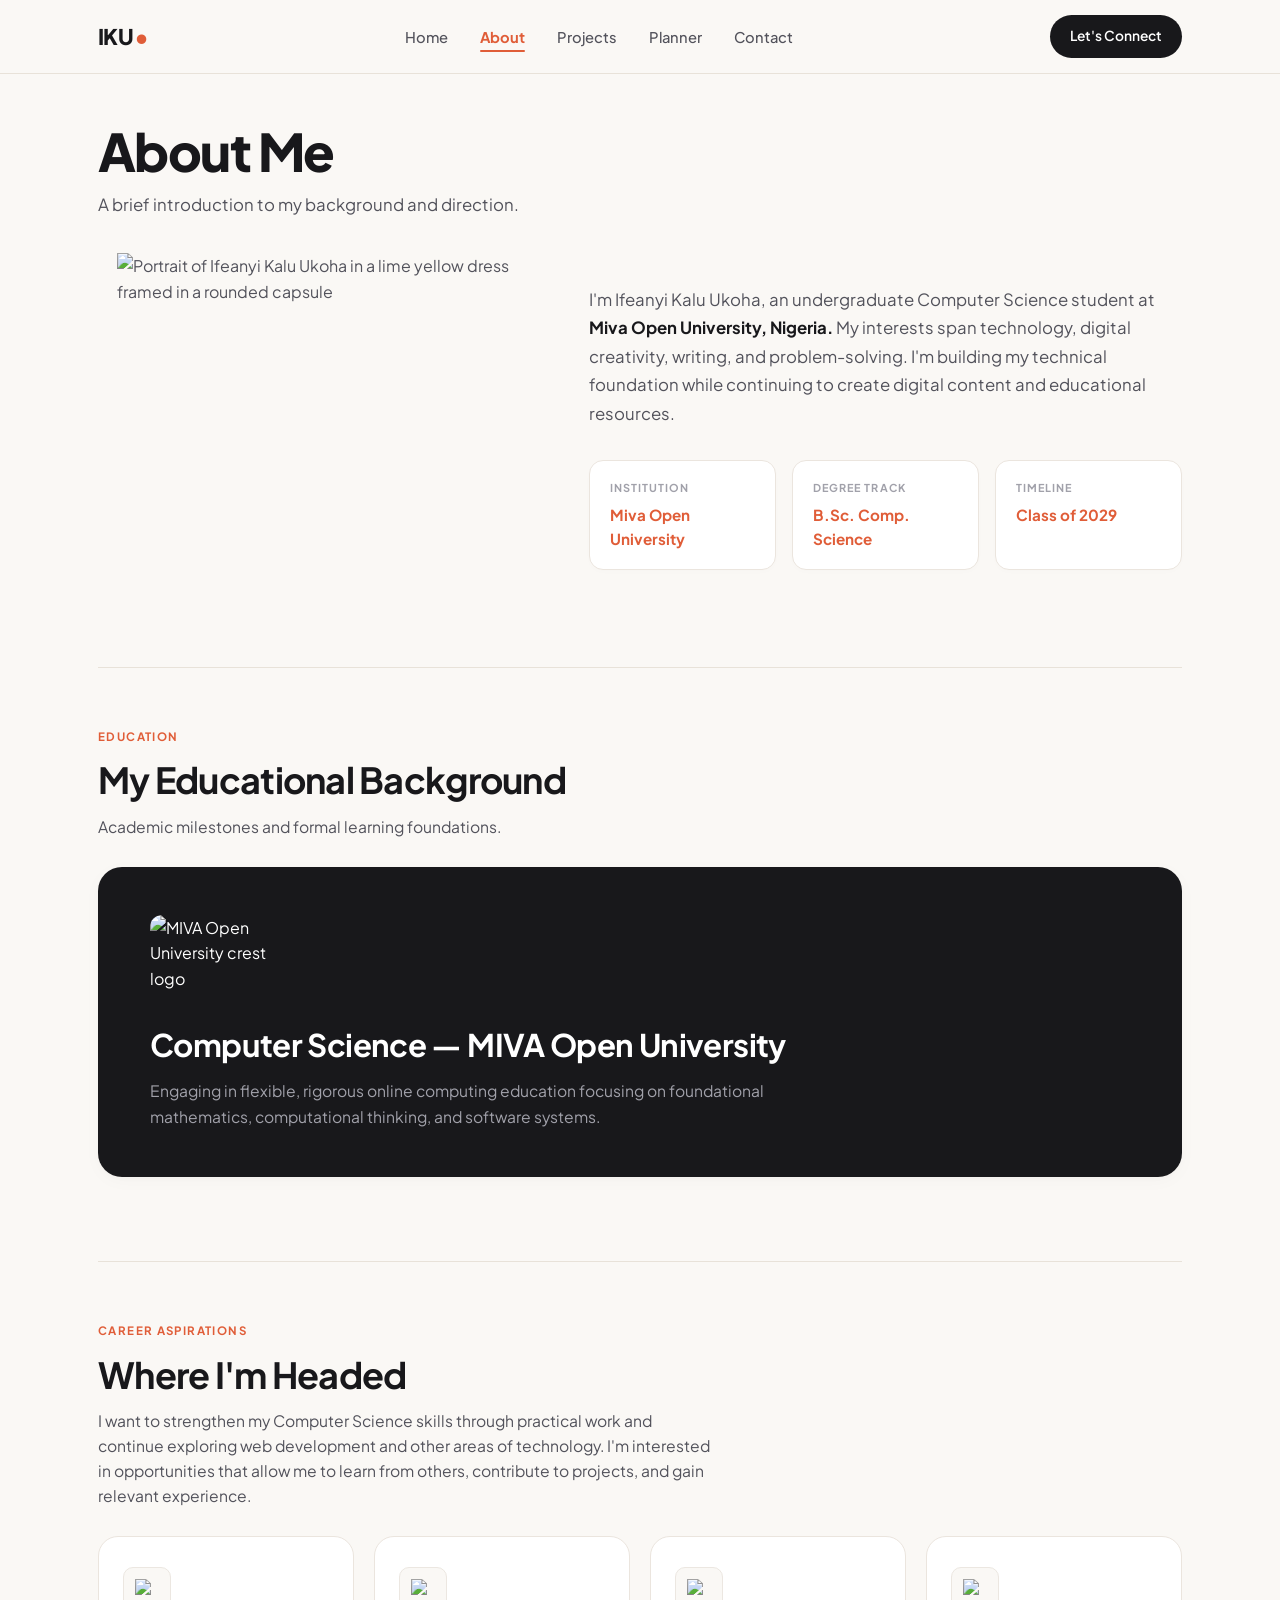
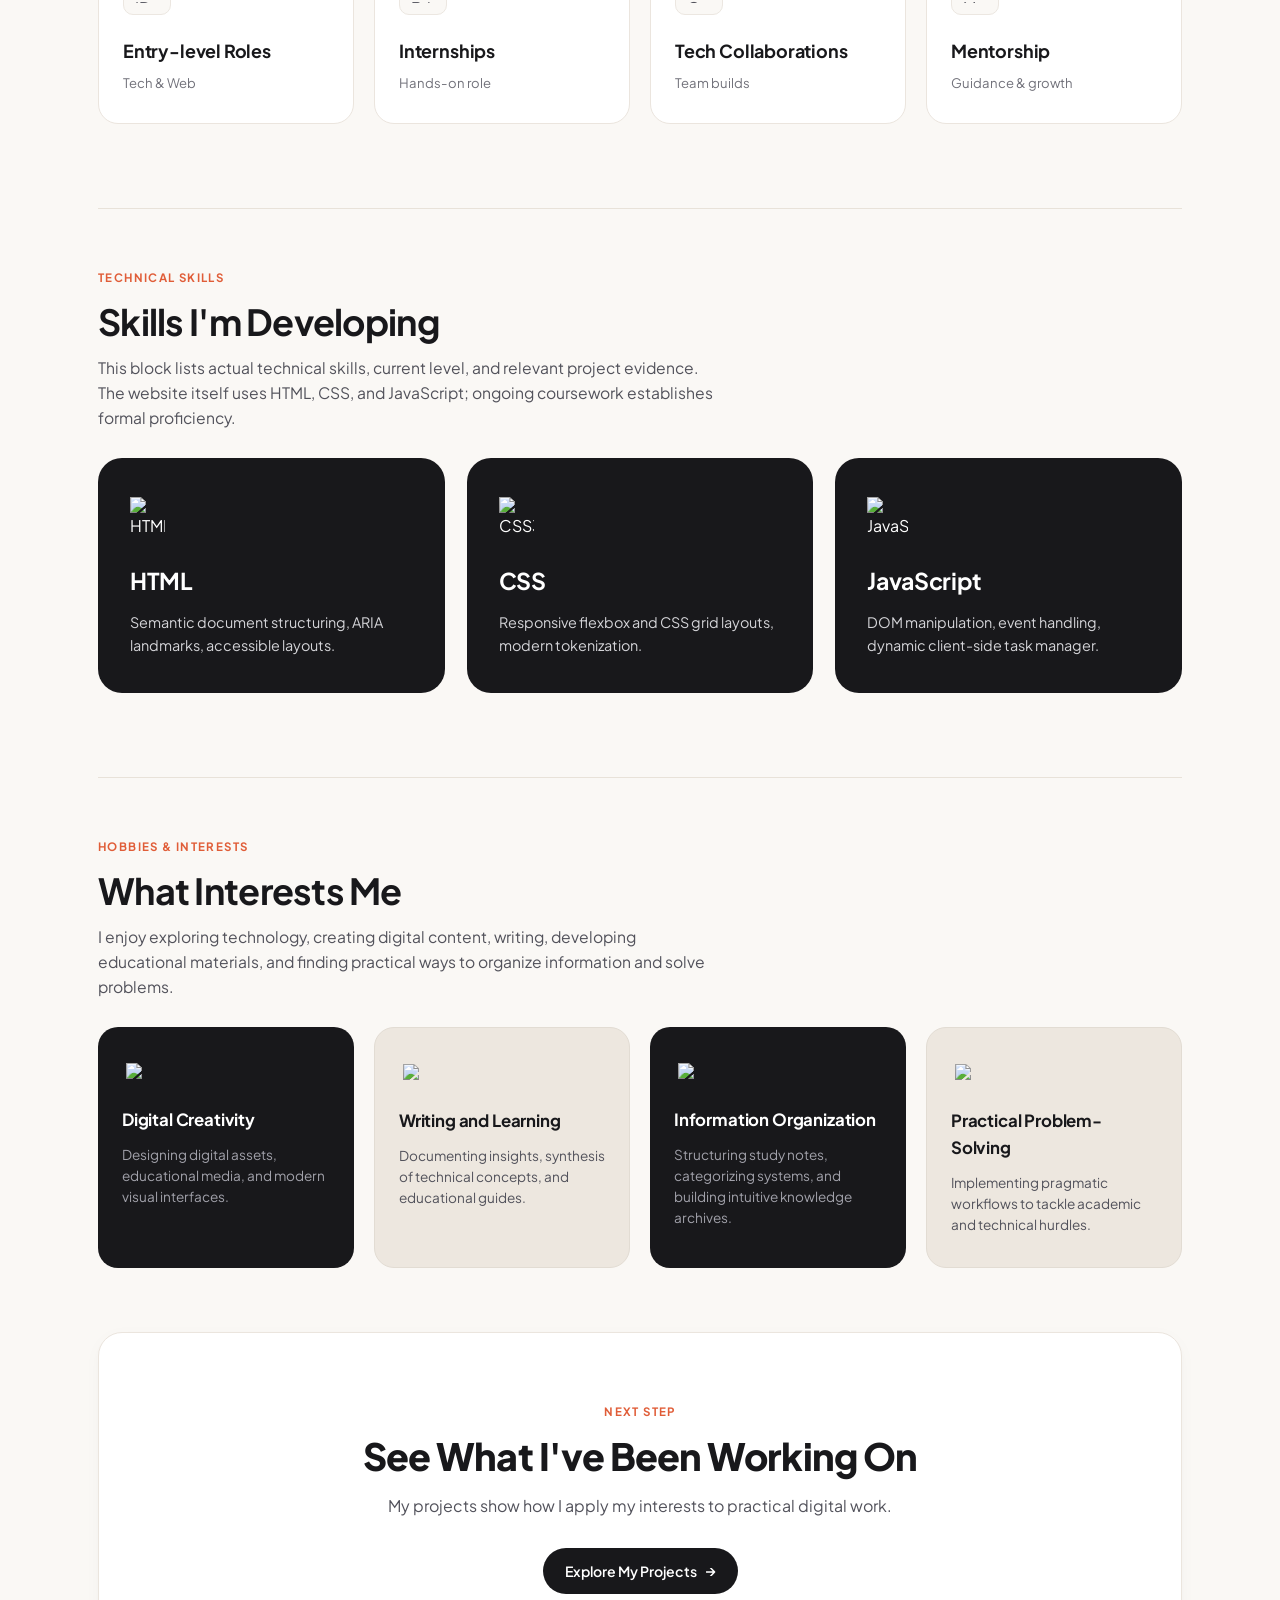
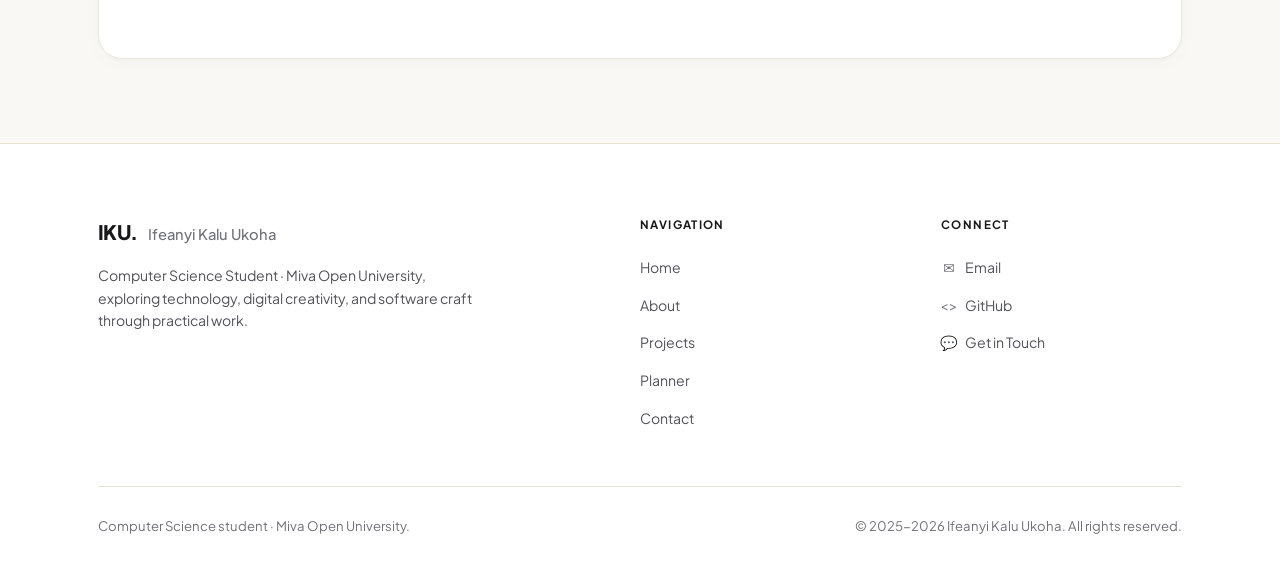
==== about.html @ 63f78ef9 "Project/Codebase Renovation" ====
<!doctype html>
<html lang="en">
  <head>
    <meta charset="UTF-8" />
    <meta name="viewport" content="width=device-width, initial-scale=1.0" />
    <title>About Me - Ifeanyi Kalu Ukoha</title>
    <meta name="description" content="A brief introduction to the background, educational foundations, career aspirations, and technical skills of Ifeanyi Kalu Ukoha." />
    <meta property="og:title" content="About Me - Ifeanyi Kalu Ukoha" />
    <meta property="og:description" content="A brief introduction to the background, educational foundations, career aspirations, and technical skills of Ifeanyi Kalu Ukoha." />
    <meta property="og:type" content="website" />
    <meta name="twitter:card" content="summary_large_image" />

    <link rel="preconnect" href="https://fonts.googleapis.com" />
    <link rel="preconnect" href="https://fonts.gstatic.com" crossorigin />
    <link
      href="https://fonts.googleapis.com/css2?family=Plus+Jakarta+Sans:wght@400;500;600;700;800&display=swap"
      rel="stylesheet"
    />

    <link rel="stylesheet" href="/css/style.css" />
  </head>
  <body>
    <!-- =====================================================================
         1. Navigation
         ===================================================================== -->
    <header class="site-header" id="siteHeader">
      <div class="container nav-container">
    
        <div class="nav-brand-group">
          <button
            class="mobile-menu-toggle"
            id="mobileMenuToggle"
            aria-label="Open navigation menu"
            aria-expanded="false"
            aria-controls="primaryNav"
          >
            <span class="hamburger-bar"></span>
            <span class="hamburger-bar"></span>
            <span class="hamburger-bar"></span>
          </button>

          <a href="index.html" class="brand-logo" aria-label="IKU Homepage">
            IKU<span class="brand-dot">•</span>
          </a>
        </div>

        <!-- Backdrop for mobile drawer -->
        <div class="nav-drawer-backdrop" id="navBackdrop" aria-hidden="true"></div>

        
        <nav id="primaryNav" class="nav-drawer" aria-label="Main Navigation">
          <div class="nav-drawer-header">
            <span class="nav-drawer-title">IKU<span class="brand-dot">•</span></span>
            <button class="nav-drawer-close" id="navDrawerClose" aria-label="Close navigation menu">&times;</button>
          </div>
          <ul class="nav-links">
            <li><a href="index.html" class="nav-link">Home</a></li>
            <li><a href="about.html" class="nav-link active">About</a></li>
            <li><a href="projects.html" class="nav-link">Projects</a></li>
            <li><a href="planner.html" class="nav-link">Planner</a></li>
            <li><a href="contact.html" class="nav-link">Contact</a></li>
          </ul>
          <div class="nav-drawer-footer">
            <a href="contact.html" class="btn btn-dark nav-mobile-cta">
              Let's Connect <span class="arrow">→</span>
            </a>
          </div>
        </nav>

        <div class="nav-actions">
          <a href="contact.html" class="btn btn-dark">
            Let's Connect
          </a>
        </div>
      </div>
    </header>


    <main>
      <div class="container">
        <!-- =================================================================
             2. About Me Page Header & Bio Section
             ================================================================= -->
        <header class="page-header-block">
          <h1 class="page-main-title">About Me</h1>
          <p class="page-subtitle">A brief introduction to my background and direction.</p>
        </header>

        <section class="about-hero-grid">
          <div class="about-stadium-visual">
            <img
              src="/assets/img/9.png"
              alt="Portrait of Ifeanyi Kalu Ukoha in a lime yellow dress framed in a rounded capsule"
              class="about-stadium-img"
            />
          </div>

          <div class="about-hero-content">
            <p class="bio-lead">
              I'm Ifeanyi Kalu Ukoha, an undergraduate Computer Science student at <strong>Miva Open University, Nigeria.</strong> My interests span technology, digital creativity, writing, and problem-solving. I'm building my technical foundation while continuing to create digital content and educational resources.
            </p>

            <div class="stats-grid">
              <div class="stat-card">
                <span class="stat-label">INSTITUTION</span>
                <span class="stat-value">Miva Open University</span>
              </div>
              <div class="stat-card">
                <span class="stat-label">DEGREE TRACK</span>
                <span class="stat-value">B.Sc. Comp. Science</span>
              </div>
              <div class="stat-card">
                <span class="stat-label">TIMELINE</span>
                <span class="stat-value">Class of 2029</span>
              </div>
            </div>
          </div>
        </section>

        <div class="about-section-divider"></div>

        <!-- =================================================================
             3. My Educational Background
             ================================================================= -->
        <section class="about-section-block">
          <div class="about-block-header">
            <span class="eyebrow">EDUCATION</span>
            <h2 class="section-title">My Educational Background</h2>
            <p class="section-desc">Academic milestones and formal learning foundations.</p>
          </div>

          <article class="education-card">
            <div class="miva-logo-box">
              <img
                src="/assets/img/miva-logo.png"
                alt="MIVA Open University crest logo"
                width="130"
                height="86"
              />
            </div>
            <h3 class="education-title">Computer Science — MIVA Open University</h3>
            <p class="education-desc">
              Engaging in flexible, rigorous online computing education focusing on foundational mathematics, computational thinking, and software systems.
            </p>
          </article>
        </section>

        <div class="about-section-divider"></div>

        <!-- =================================================================
             4. Where I'm Headed (Career Aspirations)
             ================================================================= -->
        <section class="about-section-block">
          <div class="about-block-header">
            <span class="eyebrow">CAREER ASPIRATIONS</span>
            <h2 class="section-title">Where I'm Headed</h2>
            <p class="section-desc">
              I want to strengthen my Computer Science skills through practical work and continue exploring web development and other areas of technology. I'm interested in opportunities that allow me to learn from others, contribute to projects, and gain relevant experience.
            </p>
          </div>

          <div class="career-grid">
            <div class="career-card">
              <div class="career-icon-box">
                <img src="/assets/img/career-1.png" alt="ID badge icon" width="24" height="24" />
              </div>
              <h3 class="career-title">Entry-level Roles</h3>
              <p class="career-subtitle">Tech &amp; Web</p>
            </div>

            <div class="career-card">
              <div class="career-icon-box">
                <img src="/assets/img/career-2.png" alt="Briefcase icon" width="24" height="24" />
              </div>
              <h3 class="career-title">Internships</h3>
              <p class="career-subtitle">Hands-on role</p>
            </div>

            <div class="career-card">
              <div class="career-icon-box">
                <img src="/assets/img/career-3.png" alt="Collaboration icon" width="24" height="24" />
              </div>
              <h3 class="career-title">Tech Collaborations</h3>
              <p class="career-subtitle">Team builds</p>
            </div>

            <div class="career-card">
              <div class="career-icon-box">
                <img src="/assets/img/career-4.png" alt="Mentorship lightbulb icon" width="24" height="24" />
              </div>
              <h3 class="career-title">Mentorship</h3>
              <p class="career-subtitle">Guidance &amp; growth</p>
            </div>
          </div>
        </section>

        <div class="about-section-divider"></div>

        <!-- =================================================================
             5. Skills I'm Developing (Technical Skills)
             ================================================================= -->
        <section class="about-section-block">
          <div class="about-block-header">
            <span class="eyebrow">TECHNICAL SKILLS</span>
            <h2 class="section-title">Skills I'm Developing</h2>
            <p class="section-desc">
              This block lists actual technical skills, current level, and relevant project evidence. The website itself uses HTML, CSS, and JavaScript; ongoing coursework establishes formal proficiency.
            </p>
          </div>

          <div class="skills-grid">
            <div class="skill-dark-card">
              <div class="skill-badge-wrap">
                <img src="/assets/img/html-badge.png" alt="HTML5 badge" width="35" height="41" />
              </div>
              <h3 class="skill-title">HTML</h3>
              <p class="skill-desc">
                Semantic document structuring, ARIA landmarks, accessible layouts.
              </p>
            </div>

            <div class="skill-dark-card">
              <div class="skill-badge-wrap">
                <img src="/assets/img/css-badge.png" alt="CSS3 badge" width="35" height="41" />
              </div>
              <h3 class="skill-title">CSS</h3>
              <p class="skill-desc">
                Responsive flexbox and CSS grid layouts, modern tokenization.
              </p>
            </div>

            <div class="skill-dark-card">
              <div class="skill-badge-wrap">
                <img src="/assets/img/js-badge.png" alt="JavaScript badge" width="41" height="41" />
              </div>
              <h3 class="skill-title">JavaScript</h3>
              <p class="skill-desc">
                DOM manipulation, event handling, dynamic client-side task manager.
              </p>
            </div>
          </div>
        </section>

        <div class="about-section-divider"></div>

        <!-- =================================================================
             6. What Interests Me (Hobbies & Interests)
             ================================================================= -->
        <section class="about-section-block">
          <div class="about-block-header">
            <span class="eyebrow">HOBBIES &amp; INTERESTS</span>
            <h2 class="section-title">What Interests Me</h2>
            <p class="section-desc">
              I enjoy exploring technology, creating digital content, writing, developing educational materials, and finding practical ways to organize information and solve problems.
            </p>
          </div>

          <div class="hobbies-grid">
            <!-- Card 1: Dark -->
            <div class="hobby-card hobby-card-dark">
              <div class="hobby-icon-wrap">
                <img src="/assets/img/hobby-1.png" alt="Pen icon" width="20" height="20" />
              </div>
              <h3 class="hobby-title">Digital Creativity</h3>
              <p class="hobby-desc">
                Designing digital assets, educational media, and modern visual interfaces.
              </p>
            </div>

            <!-- Card 2: Tinted -->
            <div class="hobby-card hobby-card-tinted">
              <div class="hobby-icon-wrap">
                <img src="/assets/img/hobby-2.png" alt="Writing icon" width="20" height="20" />
              </div>
              <h3 class="hobby-title">Writing and Learning</h3>
              <p class="hobby-desc">
                Documenting insights, synthesis of technical concepts, and educational guides.
              </p>
            </div>

            <!-- Card 3: Dark -->
            <div class="hobby-card hobby-card-dark">
              <div class="hobby-icon-wrap">
                <img src="/assets/img/hobby-3.png" alt="Filing icon" width="20" height="20" />
              </div>
              <h3 class="hobby-title">Information Organization</h3>
              <p class="hobby-desc">
                Structuring study notes, categorizing systems, and building intuitive knowledge archives.
              </p>
            </div>

            <!-- Card 4: Tinted -->
            <div class="hobby-card hobby-card-tinted">
              <div class="hobby-icon-wrap">
                <img src="/assets/img/hobby-4.png" alt="Problem-solving icon" width="20" height="20" />
              </div>
              <h3 class="hobby-title">Practical Problem-Solving</h3>
              <p class="hobby-desc">
                Implementing pragmatic workflows to tackle academic and technical hurdles.
              </p>
            </div>
          </div>
        </section>

        <!-- =================================================================
             7. Next Step CTA
             ================================================================= -->
        <section class="next-step-section">
          <div class="next-step-card">
            <span class="eyebrow">NEXT STEP</span>
            <h2 class="next-step-title">See What I've Been Working On</h2>
            <p class="next-step-desc">
              My projects show how I apply my interests to practical digital work.
            </p>
            <a href="projects.html" class="btn btn-dark">
              Explore My Projects <span class="arrow">→</span>
            </a>
          </div>
        </section>
      </div>
    </main>

    <!-- =====================================================================
         8. Footer
         ===================================================================== -->
    <footer class="site-footer">
      <div class="container">
        <div class="footer-top">
          <!-- Col 1: Brand & Bio -->
          <div class="footer-brand">
            <div class="footer-logo-line">
              <span class="footer-logo">IKU.</span>
              <span class="footer-fullname">Ifeanyi Kalu Ukoha</span>
            </div>
            <p class="footer-bio">
              Computer Science Student · Miva Open University, exploring technology, digital creativity, and software craft through practical work.
            </p>
          </div>

          <!-- Col 2: Navigation Links -->
          <div class="footer-nav-col">
            <h3 class="footer-heading">NAVIGATION</h3>
            <ul class="footer-list">
              <li><a href="index.html" class="footer-link">Home</a></li>
              <li><a href="about.html" class="footer-link">About</a></li>
              <li><a href="projects.html" class="footer-link">Projects</a></li>
              <li><a href="planner.html" class="footer-link">Planner</a></li>
              <li><a href="contact.html" class="footer-link">Contact</a></li>
            </ul>
          </div>

          <!-- Col 3: Connect -->
          <div class="footer-connect-col">
            <h3 class="footer-heading">CONNECT</h3>
            <ul class="footer-list">
              <li>
                <a href="mailto:i.ukoha9685@miva.edu.ng" class="footer-link">
                  <span class="footer-icon">✉</span> Email
                </a>
              </li>
              <li>
                <a href="https://github.com" target="_blank" rel="noopener noreferrer" class="footer-link">
                  <span class="footer-icon">&lt;&gt;</span> GitHub
                </a>
              </li>
              <li>
                <a href="contact.html" class="footer-link">
                  <span class="footer-icon">💬</span> Get in Touch
                </a>
              </li>
            </ul>
          </div>
        </div>

        <div class="footer-bottom">
          <div class="footer-subtext">Computer Science student · Miva Open University.</div>
          <div class="footer-copyright">© 2025-2026 Ifeanyi Kalu Ukoha. All rights reserved.</div>
        </div>
      </div>
    </footer>

    <!-- Vanilla JavaScript Interaction -->
    <script type="module" src="/js/main.js"></script>
  </body>
</html>
---- css/style.css ----
/* ==========================================================================
   Base Design Tokens & Resets
   ========================================================================== */
:root {
  --bg-main: #FAF8F5;
  --bg-tinted: #F5F0EB;
  --bg-card: #FFFFFF;
  --bg-footer: #FFFFFF;
  
  --accent-orange: #E05D38;
  --accent-orange-hover: #CC4E2B;
  --accent-orange-soft: #FBF0EB;
  
  --text-primary: #18181B;
  --text-muted: #52525B;
  --text-light: #71717A;
  --text-lighter: #A1A1AA;
  
  --btn-dark: #18181B;
  --btn-dark-hover: #09090B;
  
  --border-subtle: #E8E2D9;
  --border-light: #ECE7E1;
  --border-card: #EBE5DE;
  --tag-bg: #F4F0EC;
  --tag-border: #E5DFD7;
  
  --font-family: 'Plus Jakarta Sans', system-ui, -apple-system, BlinkMacSystemFont, 'Segoe UI', Roboto, Helvetica, Arial, sans-serif;
  --radius-sm: 8px;
  --radius-md: 14px;
  --radius-lg: 20px;
  --radius-xl: 24px;
  --radius-full: 9999px;
  
  --shadow-card: 0 4px 20px -2px rgba(24, 24, 27, 0.03), 0 2px 6px -1px rgba(24, 24, 27, 0.02);
  --shadow-hover: 0 10px 30px -4px rgba(24, 24, 27, 0.06), 0 4px 10px -2px rgba(24, 24, 27, 0.03);
  --transition: all 0.2s cubic-bezier(0.16, 1, 0.3, 1);
}

*, *::before, *::after {
  box-sizing: border-box;
  margin: 0;
  padding: 0;
}

html {
  scroll-behavior: smooth;
  font-size: 16px;
  -webkit-text-size-adjust: 100%;
}

body {
  font-family: var(--font-family);
  background-color: var(--bg-main);
  color: var(--text-muted);
  line-height: 1.6;
  -webkit-font-smoothing: antialiased;
  -moz-osx-font-smoothing: grayscale;
  overflow-x: hidden;
}

img {
  max-width: 100%;
  height: auto;
  display: block;
}

a {
  color: inherit;
  text-decoration: none;
  transition: var(--transition);
}

button {
  font-family: inherit;
  cursor: pointer;
  border: none;
  background: none;
}

/* ==========================================================================
   Layout Containers & Common Typography
   ========================================================================== */
.container {
  width: 100%;
  max-width: 1140px;
  margin-left: auto;
  margin-right: auto;
  padding-left: 28px;
  padding-right: 28px;
}

.eyebrow {
  display: inline-block;
  font-size: 0.72rem;
  font-weight: 700;
  letter-spacing: 0.12em;
  text-transform: uppercase;
  color: var(--accent-orange);
  margin-bottom: 12px;
}

.section-title {
  font-size: 2.25rem;
  font-weight: 700;
  color: var(--text-primary);
  line-height: 1.2;
  letter-spacing: -0.02em;
  margin-bottom: 12px;
}

.section-desc {
  font-size: 0.98rem;
  color: var(--text-muted);
  line-height: 1.6;
  max-width: 620px;
}

/* Buttons */
.btn {
  display: inline-flex;
  align-items: center;
  justify-content: center;
  gap: 8px;
  font-size: 0.88rem;
  font-weight: 600;
  padding: 11px 22px;
  border-radius: var(--radius-full);
  transition: var(--transition);
  text-decoration: none;
  white-space: nowrap;
}

.btn-primary {
  background-color: var(--accent-orange);
  color: #FFFFFF;
}

.btn-primary:hover {
  background-color: var(--accent-orange-hover);
  transform: translateY(-1px);
  box-shadow: 0 4px 14px rgba(224, 93, 56, 0.28);
}

.btn-secondary {
  background-color: #FFFFFF;
  color: var(--text-primary);
  border: 1px solid var(--border-subtle);
}

.btn-secondary:hover {
  background-color: #FAF8F5;
  border-color: #D4CDCA;
  transform: translateY(-1px);
}

.btn-dark {
  background-color: var(--btn-dark);
  color: #FFFFFF;
}

.btn-dark:hover {
  background-color: var(--btn-dark-hover);
  transform: translateY(-1px);
  box-shadow: 0 4px 14px rgba(24, 24, 27, 0.2);
}

.btn .arrow {
  display: inline-block;
  font-size: 1.05em;
  transition: transform 0.2s ease;
}

.btn:hover .arrow {
  transform: translateX(3px);
}

/* Cards */
.card {
  background-color: var(--bg-card);
  border: 1px solid var(--border-card);
  border-radius: var(--radius-xl);
  box-shadow: var(--shadow-card);
  transition: var(--transition);
}

/* ==========================================================================
   Area 1: Shared Responsive Navigation
   ========================================================================== */
:root {
  --header-height: 74px;
}

.site-header {
  position: sticky;
  top: 0;
  z-index: 1000;
  background-color: rgba(250, 248, 245, 0.95);
  backdrop-filter: blur(12px);
  -webkit-backdrop-filter: blur(12px);
  border-bottom: 1px solid var(--border-subtle);
  height: var(--header-height);
  display: flex;
  align-items: center;
  transition: background-color 0.25s ease, box-shadow 0.25s ease;
}

.site-header.scrolled {
  box-shadow: 0 4px 20px rgba(24, 24, 27, 0.05);
  background-color: rgba(250, 248, 245, 0.98);
}

.nav-container {
  display: flex;
  align-items: center;
  justify-content: space-between;
  width: 100%;
}

/* Far-left group: hamburger on mobile + brand logo */
.nav-brand-group {
  display: flex;
  align-items: center;
  gap: 16px;
}

.brand-logo {
  font-size: 1.35rem;
  font-weight: 800;
  color: var(--text-primary);
  letter-spacing: -0.03em;
  display: inline-flex;
  align-items: center;
  line-height: 1;
}

.brand-dot {
  color: var(--accent-orange);
  margin-left: 1px;
}

/* Mobile Hamburger Toggle (hidden on desktop, placed far left on mobile) */
.mobile-menu-toggle {
  display: none;
  background: none;
  border: none;
  padding: 8px;
  margin-left: -8px;
  cursor: pointer;
  flex-direction: column;
  justify-content: center;
  gap: 5px;
  width: 40px;
  height: 40px;
  border-radius: var(--radius-sm);
  transition: var(--transition);
}

.mobile-menu-toggle:hover,
.mobile-menu-toggle:focus-visible {
  background-color: rgba(0, 0, 0, 0.04);
  outline: 2px solid var(--accent-orange);
  outline-offset: 2px;
}

.hamburger-bar {
  display: block;
  width: 22px;
  height: 2px;
  background-color: var(--text-primary);
  border-radius: 2px;
  transition: transform 0.25s ease, opacity 0.2s ease, background-color 0.2s ease;
}

/* Desktop Navigation Links */
.nav-links {
  display: flex;
  align-items: center;
  gap: 32px;
  list-style: none;
}

.nav-link {
  font-size: 0.92rem;
  font-weight: 500;
  color: var(--text-muted);
  position: relative;
  padding: 6px 0;
  transition: color 0.2s ease;
}

.nav-link:hover {
  color: var(--text-primary);
}

.nav-link.active {
  color: var(--accent-orange);
  font-weight: 700;
}

.nav-link.active::after {
  content: '';
  position: absolute;
  bottom: 0;
  left: 0;
  right: 0;
  height: 2px;
  background-color: var(--accent-orange);
  border-radius: 2px;
}

.nav-actions {
  display: flex;
  align-items: center;
}

.nav-actions .btn {
  padding: 10px 20px;
  font-size: 0.86rem;
}

/* Drawer Backdrop Overlay (for mobile drawer) */
.nav-drawer-backdrop {
  position: fixed;
  inset: 0;
  background-color: rgba(24, 24, 27, 0.45);
  backdrop-filter: blur(4px);
  -webkit-backdrop-filter: blur(4px);
  z-index: 1099;
  opacity: 0;
  visibility: hidden;
  transition: opacity 0.3s ease, visibility 0.3s ease;
}

.nav-drawer-backdrop.active {
  opacity: 1;
  visibility: visible;
}

/* Drawer Elements (hidden on desktop) */
.nav-drawer-header,
.nav-drawer-footer {
  display: none;
}

/* ==========================================================================
   Area 2: Hero Section
   ========================================================================== */
.hero-section {
  padding: 64px 0 88px;
  overflow: hidden;
}

.hero-grid {
  display: grid;
  grid-template-columns: 1.15fr 0.85fr;
  align-items: center;
  gap: 48px;
}

.hero-content {
  max-width: 580px;
}

.hero-headline {
  font-size: 3.35rem;
  font-weight: 800;
  line-height: 1.12;
  letter-spacing: -0.03em;
  color: var(--text-primary);
  margin-bottom: 24px;
}

.hero-headline .highlight {
  color: var(--accent-orange);
  display: inline;
}

.hero-br {
  display: block;
}

.hero-intro {
  font-size: 1.05rem;
  color: var(--text-muted);
  line-height: 1.65;
  margin-bottom: 34px;
  max-width: 530px;
}

.hero-actions {
  display: flex;
  align-items: center;
  gap: 14px;
  flex-wrap: wrap;
}

.hero-visual {
  display: flex;
  justify-content: flex-end;
  position: relative;
}

.hero-portrait-wrapper {
  position: relative;
  width: 100%;
  max-width: 440px;
}

.hero-portrait-img {
  width: 100%;
  height: auto;
  display: block;
  object-fit: contain;
}

/* ==========================================================================
   Area 3: Academic & Technical Focus
   ========================================================================== */
.focus-section {
  background-color: var(--bg-tinted);
  padding: 84px 0 94px;
  border-top: 1px solid var(--border-subtle);
  border-bottom: 1px solid var(--border-subtle);
}

.focus-header {
  margin-bottom: 46px;
}

.focus-grid {
  display: grid;
  grid-template-columns: repeat(3, 1fr);
  gap: 24px;
}

.focus-card {
  padding: 34px 30px;
  display: flex;
  flex-direction: column;
  background-color: var(--bg-card);
  border-radius: var(--radius-lg);
  border: 1px solid var(--border-card);
}

.focus-card:hover {
  transform: translateY(-3px);
  box-shadow: var(--shadow-hover);
  border-color: #E2DBD2;
}

.focus-icon-wrap {
  width: 64px;
  height: 64px;
  margin-bottom: 22px;
  display: flex;
  align-items: center;
  justify-content: flex-start;
}

.focus-icon-wrap img {
  max-width: 100%;
  max-height: 100%;
  object-fit: contain;
}

.focus-card-title {
  font-size: 1.25rem;
  font-weight: 700;
  color: var(--text-primary);
  line-height: 1.32;
  letter-spacing: -0.015em;
  margin-bottom: 16px;
}

.focus-card-desc {
  font-size: 0.92rem;
  color: var(--text-muted);
  line-height: 1.62;
}

/* ==========================================================================
   Area 4: Featured Project
   ========================================================================== */
.featured-section {
  padding: 92px 0 84px;
}

.featured-header {
  margin-bottom: 34px;
}

.featured-card {
  padding: 60px 64px;
  display: grid;
  grid-template-columns: 1.1fr 0.9fr;
  align-items: center;
  gap: 40px;
  background-color: var(--bg-card);
  border-radius: var(--radius-xl);
  border: 1px solid var(--border-card);
}

.featured-card:hover {
  box-shadow: var(--shadow-hover);
}

.featured-project-title {
  font-size: 2.15rem;
  font-weight: 800;
  color: var(--text-primary);
  line-height: 1.22;
  letter-spacing: -0.025em;
  margin-bottom: 18px;
}

.featured-project-desc {
  font-size: 0.98rem;
  color: var(--text-muted);
  line-height: 1.65;
  margin-bottom: 24px;
  max-width: 480px;
}

.tags-list {
  display: flex;
  flex-wrap: wrap;
  gap: 10px;
  margin-bottom: 32px;
}

.tag-badge {
  font-size: 0.78rem;
  font-weight: 500;
  color: #3F3F46;
  background-color: #F8F6F2;
  border: 1px solid #E6E0D8;
  padding: 6px 14px;
  border-radius: var(--radius-full);
}

.featured-visual {
  display: flex;
  align-items: center;
  justify-content: center;
}

.featured-mockup-img {
  width: 100%;
  max-width: 420px;
  height: auto;
  object-fit: contain;
}

/* ==========================================================================
   Area 5: About Preview
   ========================================================================== */
.about-section {
  padding: 24px 0 68px;
}

.about-card {
  padding: 56px 64px;
  display: grid;
  grid-template-columns: 0.8fr 1.2fr;
  align-items: center;
  gap: 56px;
  background-color: var(--bg-card);
  border-radius: var(--radius-xl);
  border: 1px solid var(--border-card);
}

.about-card:hover {
  box-shadow: var(--shadow-hover);
}

.about-visual {
  display: flex;
  align-items: center;
  justify-content: center;
}

.about-portrait-img {
  max-height: 380px;
  width: auto;
  object-fit: contain;
}

.about-content {
  max-width: 520px;
}

.about-title {
  font-size: 2.15rem;
  font-weight: 800;
  color: var(--text-primary);
  line-height: 1.22;
  letter-spacing: -0.02em;
  margin-bottom: 18px;
}

.about-desc {
  font-size: 0.98rem;
  color: var(--text-muted);
  line-height: 1.65;
  margin-bottom: 28px;
}

/* ==========================================================================
   Area 6: Contact CTA
   ========================================================================== */
.contact-cta-section {
  padding: 24px 0 94px;
}

.contact-card {
  padding: 64px 40px;
  text-align: center;
  background-color: var(--bg-card);
  border-radius: var(--radius-xl);
  border: 1px solid var(--border-card);
  max-width: 1140px;
  margin: 0 auto;
}

.contact-card:hover {
  box-shadow: var(--shadow-hover);
}

.contact-title {
  font-size: 2.25rem;
  font-weight: 800;
  color: var(--text-primary);
  line-height: 1.22;
  letter-spacing: -0.025em;
  margin-bottom: 16px;
}

.contact-desc {
  font-size: 0.98rem;
  color: var(--text-muted);
  line-height: 1.65;
  max-width: 580px;
  margin: 0 auto 30px;
}

/* ==========================================================================
   Area 7: Footer
   ========================================================================== */
.site-footer {
  background-color: var(--bg-footer);
  border-top: 1px solid var(--border-subtle);
  padding: 72px 0 36px;
}

.footer-top {
  display: grid;
  grid-template-columns: 2fr 1fr 1fr;
  gap: 60px;
  padding-bottom: 56px;
}

.footer-brand {
  max-width: 380px;
}

.footer-logo-line {
  display: flex;
  align-items: baseline;
  gap: 10px;
  margin-bottom: 16px;
}

.footer-logo {
  font-size: 1.25rem;
  font-weight: 800;
  color: var(--text-primary);
  letter-spacing: -0.03em;
}

.footer-fullname {
  font-size: 0.92rem;
  font-weight: 500;
  color: var(--text-light);
}

.footer-bio {
  font-size: 0.88rem;
  color: var(--text-muted);
  line-height: 1.62;
}

.footer-heading {
  font-size: 0.72rem;
  font-weight: 700;
  letter-spacing: 0.12em;
  text-transform: uppercase;
  color: var(--text-primary);
  margin-bottom: 20px;
}

.footer-list {
  list-style: none;
  display: flex;
  flex-direction: column;
  gap: 12px;
}

.footer-link {
  font-size: 0.88rem;
  color: var(--text-muted);
  display: inline-flex;
  align-items: center;
  gap: 8px;
}

.footer-link:hover {
  color: var(--text-primary);
}

.footer-icon {
  display: inline-flex;
  align-items: center;
  justify-content: center;
  width: 16px;
  color: var(--text-light);
}

.footer-bottom {
  border-top: 1px solid var(--border-subtle);
  padding-top: 28px;
  display: flex;
  align-items: center;
  justify-content: space-between;
  font-size: 0.82rem;
  color: var(--text-light);
  flex-wrap: wrap;
  gap: 12px;
}

/* ==========================================================================
   Responsive Adaptations
   ========================================================================== */
@media (max-width: 1024px) {
  .hero-headline {
    font-size: 2.85rem;
  }
  
  .featured-card {
    padding: 48px;
    gap: 32px;
  }
  
  .about-card {
    padding: 48px;
    gap: 36px;
  }
}

@media (max-width: 860px) {
  .mobile-menu-toggle {
    display: flex;
  }

  /* Slide-out mobile drawer */
  .nav-drawer {
    position: fixed;
    top: 0;
    left: 0;
    bottom: 0;
    width: 320px;
    max-width: 86vw;
    height: 100vh;
    background-color: var(--bg-main);
    z-index: 1100;
    box-shadow: 12px 0 40px rgba(24, 24, 27, 0.16);
    display: flex;
    flex-direction: column;
    padding: 24px 24px 32px;
    transform: translateX(-100%);
    transition: transform 0.32s cubic-bezier(0.16, 1, 0.3, 1);
    overflow-y: auto;
  }

  .nav-drawer.open {
    transform: translateX(0);
  }

  .nav-drawer-header {
    display: flex;
    align-items: center;
    justify-content: space-between;
    padding-bottom: 18px;
    border-bottom: 1px solid var(--border-subtle);
    margin-bottom: 22px;
  }

  .nav-drawer-title {
    font-size: 1.2rem;
    font-weight: 800;
    color: var(--text-primary);
    display: flex;
    align-items: center;
  }

  .nav-drawer-close {
    width: 38px;
    height: 38px;
    border-radius: 50%;
    border: none;
    background-color: transparent;
    color: var(--text-muted);
    font-size: 1.6rem;
    display: flex;
    align-items: center;
    justify-content: center;
    cursor: pointer;
    transition: var(--transition);
  }

  .nav-drawer-close:hover,
  .nav-drawer-close:focus-visible {
    background-color: #EDE7DE;
    color: var(--text-primary);
  }

  .nav-drawer .nav-links {
    display: flex;
    flex-direction: column;
    gap: 8px;
    width: 100%;
    padding: 0;
  }

  .nav-drawer .nav-link {
    display: flex;
    align-items: center;
    justify-content: space-between;
    width: 100%;
    padding: 13px 18px;
    font-size: 1.02rem;
    font-weight: 600;
    color: var(--text-muted);
    border-radius: var(--radius-md);
    transition: var(--transition);
  }

  .nav-drawer .nav-link:hover,
  .nav-drawer .nav-link:focus-visible {
    background-color: rgba(224, 93, 56, 0.08);
    color: var(--accent-orange);
    padding-left: 22px;
  }

  .nav-drawer .nav-link.active {
    background-color: var(--accent-orange-soft);
    color: var(--accent-orange);
    font-weight: 700;
  }

  .nav-drawer .nav-link.active::after {
    display: none;
  }

  .nav-drawer-footer {
    display: block;
    margin-top: auto;
    padding-top: 24px;
    border-top: 1px solid var(--border-subtle);
  }

  .nav-mobile-cta {
    width: 100%;
    padding: 12px 20px;
    font-size: 0.94rem;
  }
  
  .hero-grid {
    grid-template-columns: 1fr;
    gap: 40px;
    text-align: left;
  }

  .hero-br {
    display: inline;
  }
  
  .hero-visual {
    justify-content: center;
  }

  .hero-portrait-wrapper {
    max-width: 360px;
  }
  
  .focus-grid {
    grid-template-columns: 1fr;
    gap: 18px;
  }
  
  .featured-card {
    grid-template-columns: 1fr;
    padding: 36px 28px;
    gap: 32px;
  }
  
  .about-card {
    grid-template-columns: 1fr;
    padding: 36px 28px;
    gap: 32px;
    text-align: left;
  }
  
  .about-visual {
    order: -1;
  }

  .about-portrait-img {
    max-height: 300px;
  }
  
  .footer-top {
    grid-template-columns: 1fr;
    gap: 36px;
  }
  
  .footer-bottom {
    flex-direction: column;
    align-items: flex-start;
  }
}

@media (max-width: 600px) {
  .hero-headline {
    font-size: 2.35rem;
  }
  
  .section-title {
    font-size: 1.85rem;
  }
  
  .featured-project-title,
  .about-title,
  .contact-title {
    font-size: 1.75rem;
  }
  
  .contact-card {
    padding: 44px 20px;
  }
}


/* ==========================================================================
   About Page Specific Styles
   ========================================================================== */
.page-header-block {
  padding-top: 48px;
  margin-bottom: 36px;
}

.page-main-title {
  font-size: 3.25rem;
  font-weight: 800;
  color: var(--text-primary);
  line-height: 1.15;
  letter-spacing: -0.03em;
  margin-bottom: 10px;
}

.page-subtitle {
  font-size: 1.05rem;
  color: var(--text-muted);
  line-height: 1.5;
}

/* About Hero Grid */
.about-hero-grid {
  display: grid;
  grid-template-columns: 0.85fr 1.15fr;
  align-items: center;
  gap: 52px;
  margin-bottom: 64px;
}

.about-stadium-visual {
  display: flex;
  align-items: center;
  justify-content: center;
}

.about-stadium-img {
  width: 400px;
  max-width: 420px;
  height: 350px;
  object-fit: contain;
  display: block;
}

.about-hero-content {
  display: flex;
  flex-direction: column;
}

.bio-lead {
  font-size: 1.05rem;
  color: var(--text-muted);
  line-height: 1.7;
  margin-bottom: 32px;
}

.bio-lead strong {
  color: var(--text-primary);
  font-weight: 700;
}

.stats-grid {
  display: grid;
  grid-template-columns: repeat(3, 1fr);
  gap: 16px;
}

.stat-card {
  background-color: var(--bg-card);
  border: 1px solid var(--border-card);
  border-radius: var(--radius-md);
  padding: 18px 20px;
  display: flex;
  flex-direction: column;
  gap: 6px;
  box-shadow: 0 2px 8px -2px rgba(24, 24, 27, 0.02);
}

.stat-label {
  font-size: 0.68rem;
  font-weight: 700;
  letter-spacing: 0.1em;
  text-transform: uppercase;
  color: var(--text-lighter);
}

.stat-value {
  font-size: 0.95rem;
  font-weight: 700;
  color: var(--accent-orange);
}

/* Section Spacing & Dividers */
.about-section-divider {
  width: 100%;
  height: 1px;
  background-color: var(--border-subtle);
  margin: 20px 0 54px;
}

.about-section-block {
  padding-bottom: 64px;
}

.about-block-header {
  margin-bottom: 28px;
}

/* Education Dark Card */
.education-card {
  background-color: #18181B;
  color: #FFFFFF;
  border-radius: var(--radius-xl);
  padding: 48px 52px;
  display: flex;
  flex-direction: column;
  align-items: flex-start;
  box-shadow: var(--shadow-card);
}

.miva-logo-box {
  width: 130px;
  height: auto;
  border-radius: 12px;
  overflow: hidden;
  margin-bottom: 24px;
}

.miva-logo-box img {
  width: 100%;
  height: auto;
  display: block;
}

.education-title {
  font-size: 1.95rem;
  font-weight: 700;
  color: #FFFFFF;
  line-height: 1.25;
  letter-spacing: -0.02em;
  margin-bottom: 14px;
}

.education-desc {
  font-size: 0.98rem;
  color: #A1A1AA;
  line-height: 1.65;
  max-width: 620px;
}

/* Career Aspirations 4-Card Grid */
.career-grid {
  display: grid;
  grid-template-columns: repeat(4, 1fr);
  gap: 20px;
}

.career-card {
  background-color: var(--bg-card);
  border: 1px solid var(--border-card);
  border-radius: var(--radius-lg);
  padding: 30px 24px;
  display: flex;
  flex-direction: column;
  transition: var(--transition);
}

.career-card:hover {
  transform: translateY(-2px);
  box-shadow: var(--shadow-hover);
  border-color: #DCD5CD;
}

.career-icon-box {
  width: 48px;
  height: 48px;
  border: 1px solid #ECE7E1;
  background-color: #FAF8F5;
  border-radius: 10px;
  display: flex;
  align-items: center;
  justify-content: center;
  margin-bottom: 22px;
}

.career-icon-box img {
  max-width: 24px;
  max-height: 24px;
  object-fit: contain;
}

.career-title {
  font-size: 1.12rem;
  font-weight: 700;
  color: var(--text-primary);
  margin-bottom: 6px;
  letter-spacing: -0.01em;
}

.career-subtitle {
  font-size: 0.82rem;
  color: var(--text-light);
}

/* Skills 3-Card Grid */
.skills-grid {
  display: grid;
  grid-template-columns: repeat(3, 1fr);
  gap: 22px;
}

.skill-dark-card {
  background-color: #18181B;
  color: #FFFFFF;
  border-radius: var(--radius-xl);
  padding: 36px 32px;
  display: flex;
  flex-direction: column;
  transition: var(--transition);
}

.skill-dark-card:hover {
  transform: translateY(-2px);
  box-shadow: 0 12px 30px rgba(0, 0, 0, 0.15);
}

.skill-badge-wrap {
  width: 48px;
  height: 48px;
  display: flex;
  align-items: center;
  margin-bottom: 20px;
}

.skill-badge-wrap img {
  max-width: 100%;
  max-height: 100%;
  object-fit: contain;
}

.skill-title {
  font-size: 1.45rem;
  font-weight: 700;
  color: #FFFFFF;
  margin-bottom: 12px;
  letter-spacing: -0.015em;
}

.skill-desc {
  font-size: 0.9rem;
  color: #D4D4D8;
  line-height: 1.6;
}

/* Hobbies 4-Card Grid */
.hobbies-grid {
  display: grid;
  grid-template-columns: repeat(4, 1fr);
  gap: 20px;
}

.hobby-card {
  border-radius: var(--radius-lg);
  padding: 32px 24px;
  display: flex;
  flex-direction: column;
  transition: var(--transition);
}

.hobby-card:hover {
  transform: translateY(-2px);
  box-shadow: var(--shadow-hover);
}

.hobby-card-dark {
  background-color: #18181B;
  color: #FFFFFF;
}

.hobby-card-dark .hobby-title {
  color: #FFFFFF;
}

.hobby-card-dark .hobby-desc {
  color: #A1A1AA;
}

.hobby-card-tinted {
  background-color: #EDE7DF;
  color: var(--text-primary);
  border: 1px solid #E2DCD3;
}

.hobby-card-tinted .hobby-title {
  color: var(--text-primary);
}

.hobby-card-tinted .hobby-desc {
  color: var(--text-muted);
}

.hobby-icon-wrap {
  width: 28px;
  height: 28px;
  display: flex;
  align-items: center;
  justify-content: center;
  margin-bottom: 20px;
}

.hobby-icon-wrap img {
  max-width: 100%;
  max-height: 100%;
  object-fit: contain;
}

.hobby-title {
  font-size: 1.05rem;
  font-weight: 700;
  margin-bottom: 10px;
  letter-spacing: -0.01em;
}

.hobby-desc {
  font-size: 0.85rem;
  line-height: 1.55;
}

/* Next Step CTA Card */
.next-step-section {
  padding-bottom: 84px;
}

.next-step-card {
  background-color: var(--bg-card);
  border: 1px solid var(--border-card);
  border-radius: var(--radius-xl);
  padding: 64px 32px;
  text-align: center;
  box-shadow: var(--shadow-card);
  max-width: 1140px;
  margin: 0 auto;
}

.next-step-card .eyebrow {
  margin-bottom: 12px;
}

.next-step-title {
  font-size: 2.35rem;
  font-weight: 800;
  color: var(--text-primary);
  line-height: 1.2;
  letter-spacing: -0.025em;
  margin-bottom: 14px;
}

.next-step-desc {
  font-size: 1rem;
  color: var(--text-muted);
  line-height: 1.6;
  max-width: 580px;
  margin: 0 auto 30px;
}

/* Responsive Overrides for About Page */
@media (max-width: 1024px) {
  .career-grid,
  .hobbies-grid {
    grid-template-columns: repeat(2, 1fr);
  }
  
  .about-hero-grid {
    gap: 36px;
  }
}

@media (max-width: 860px) {
  .about-hero-grid {
    grid-template-columns: 1fr;
    text-align: left;
  }
  
  .about-stadium-visual {
    justify-content: flex-start;
  }
  
  .stats-grid {
    grid-template-columns: 1fr;
  }
  
  .education-card {
    padding: 36px 28px;
  }
  
  .skills-grid {
    grid-template-columns: 1fr;
  }
  
  .career-grid,
  .hobbies-grid {
    grid-template-columns: 1fr;
  }
}


/* ==========================================================================
   Projects Page Specific Styles
   ========================================================================== */
.brand-dot {
  color: var(--accent-orange);
}

.projects-page-header {
  padding-top: 56px;
  margin-bottom: 44px;
}

.projects-page-title {
  font-size: 3.35rem;
  font-weight: 800;
  color: var(--text-primary);
  line-height: 1.15;
  letter-spacing: -0.03em;
  margin-bottom: 18px;
}

.projects-page-title .highlight {
  color: var(--accent-orange);
}

.projects-page-subtitle {
  font-size: 1.05rem;
  color: var(--text-muted);
  line-height: 1.68;
  max-width: 680px;
}

.projects-featured-wrap {
  margin-bottom: 36px;
}

/* 2x2 Projects Grid */
.projects-2x2-grid {
  display: grid;
  grid-template-columns: repeat(2, 1fr);
  gap: 28px;
  margin-bottom: 84px;
}

.project-grid-card {
  background-color: var(--bg-card);
  border: 1px solid var(--border-card);
  border-radius: var(--radius-xl);
  padding: 40px 38px 32px;
  display: flex;
  flex-direction: column;
  justify-content: space-between;
  box-shadow: var(--shadow-card);
  transition: var(--transition);
  min-height: 480px;
}

.project-grid-card:hover {
  transform: translateY(-2px);
  box-shadow: var(--shadow-hover);
  border-color: #DDD6CE;
}

.project-card-top {
  margin-bottom: 24px;
}

.project-grid-title {
  font-size: 1.5rem;
  font-weight: 700;
  color: var(--text-primary);
  line-height: 1.3;
  letter-spacing: -0.015em;
  margin-bottom: 12px;
}

.project-grid-desc {
  font-size: 0.94rem;
  color: var(--text-muted);
  line-height: 1.62;
}

.project-card-visual-area {
  flex-grow: 1;
  display: flex;
  align-items: center;
  justify-content: flex-start;
  padding: 12px 0 24px;
  min-height: 170px;
}

.project-card-visual {
  max-height: 170px;
  width: auto;
  max-width: 100%;
  object-fit: contain;
  display: block;
}

.project-card-visual.prayer-visual {
  max-height: 130px;
  border-radius: 50%;
}

.project-card-bottom {
  display: flex;
  justify-content: flex-end;
  align-items: center;
  margin-top: auto;
  padding-top: 12px;
}

.btn-subtle-pill {
  background-color: #EEF2F6;
  color: #1E293B;
  border: 1px solid #E2E8F0;
  font-size: 0.76rem;
  font-weight: 700;
  letter-spacing: 0.08em;
  text-transform: uppercase;
  padding: 10px 22px;
  border-radius: var(--radius-sm);
  transition: var(--transition);
  display: inline-flex;
  align-items: center;
  cursor: pointer;
}

.btn-subtle-pill:hover {
  background-color: #E2E8F0;
  color: #0F172A;
  transform: translateY(-1px);
  box-shadow: 0 2px 8px rgba(30, 41, 59, 0.08);
}

/* Project Detail Modal */
.project-modal-backdrop {
  position: fixed;
  inset: 0;
  background-color: rgba(24, 24, 27, 0.6);
  backdrop-filter: blur(6px);
  -webkit-backdrop-filter: blur(6px);
  z-index: 999;
  display: flex;
  align-items: center;
  justify-content: center;
  padding: 24px;
  opacity: 0;
  pointer-events: none;
  transition: opacity 0.25s ease;
}

.project-modal-backdrop.open {
  opacity: 1;
  pointer-events: auto;
}

.project-modal-content {
  background-color: #FFFFFF;
  border-radius: var(--radius-xl);
  max-width: 640px;
  width: 100%;
  padding: 44px;
  position: relative;
  box-shadow: 0 20px 50px -10px rgba(0, 0, 0, 0.25);
  transform: scale(0.95);
  transition: transform 0.25s cubic-bezier(0.16, 1, 0.3, 1);
  max-height: 90vh;
  overflow-y: auto;
}

.project-modal-backdrop.open .project-modal-content {
  transform: scale(1);
}

.modal-close-btn {
  position: absolute;
  top: 24px;
  right: 24px;
  font-size: 1.5rem;
  color: var(--text-light);
  line-height: 1;
  width: 36px;
  height: 36px;
  border-radius: 50%;
  display: flex;
  align-items: center;
  justify-content: center;
  cursor: pointer;
  transition: var(--transition);
}

.modal-close-btn:hover {
  background-color: #F4F4F5;
  color: var(--text-primary);
}

.modal-media-preview {
  margin: 20px 0;
  padding: 24px;
  background-color: #FAF8F5;
  border-radius: var(--radius-md);
  display: flex;
  align-items: center;
  justify-content: center;
}

.modal-media-preview img {
  max-height: 220px;
  object-fit: contain;
}

@media (max-width: 860px) {
  .projects-2x2-grid {
    grid-template-columns: 1fr;
    gap: 20px;
  }
  
  .project-grid-card {
    min-height: auto;
    padding: 32px 24px;
  }
  
  .projects-page-title {
    font-size: 2.45rem;
  }
}


/* ==========================================================================
   Academic Planner Specific Styles
   ========================================================================== */
.planner-page-header {
  padding-top: 54px;
  margin-bottom: 44px;
}

.planner-page-title {
  font-size: 3.35rem;
  font-weight: 800;
  color: var(--text-primary);
  line-height: 1.15;
  letter-spacing: -0.03em;
  margin-bottom: 16px;
}

.planner-page-title .highlight {
  color: var(--accent-orange);
}

.planner-page-subtitle {
  font-size: 1.05rem;
  color: var(--text-muted);
  line-height: 1.65;
  max-width: 660px;
}

.planner-layout-grid {
  display: grid;
  grid-template-columns: 1fr 310px;
  gap: 32px;
  margin-bottom: 64px;
  align-items: stretch;
}

.planner-tasks-card {
  background-color: var(--bg-card);
  border: 1px solid var(--border-card);
  border-radius: var(--radius-xl);
  padding: 40px 36px;
  box-shadow: var(--shadow-card);
  display: flex;
  flex-direction: column;
}

.planner-tasks-header {
  display: flex;
  align-items: center;
  gap: 8px;
  margin-bottom: 24px;
}

.planner-tasks-icon {
  display: flex;
  align-items: center;
  color: var(--accent-orange);
}

.planner-tasks-eyebrow {
  font-size: 0.76rem;
  font-weight: 800;
  letter-spacing: 0.12em;
  text-transform: uppercase;
  color: #71717A;
}

.planner-input-form {
  display: flex;
  align-items: center;
  gap: 14px;
  margin-bottom: 24px;
}

.planner-input-wrapper {
  position: relative;
  flex: 1;
  display: flex;
  align-items: center;
}

.planner-input-icon {
  position: absolute;
  left: 16px;
  top: 50%;
  transform: translateY(-50%);
  pointer-events: none;
  color: #A1A1AA;
}

.planner-input-field {
  width: 100%;
  background-color: #FAF8F5;
  border: 1px solid #ECE7E1;
  border-radius: var(--radius-md);
  padding: 13px 18px 13px 44px;
  font-size: 0.94rem;
  font-family: inherit;
  color: var(--text-primary);
  outline: none;
  transition: var(--transition);
}

.planner-input-field::placeholder {
  color: #A1A1AA;
}

.planner-input-field:focus {
  background-color: #FFFFFF;
  border-color: var(--accent-orange);
  box-shadow: 0 0 0 3px rgba(224, 93, 56, 0.12);
}

.planner-add-btn {
  background-color: var(--accent-orange);
  color: #FFFFFF;
  border: none;
  border-radius: var(--radius-md);
  padding: 13px 22px;
  font-weight: 600;
  font-size: 0.92rem;
  cursor: pointer;
  white-space: nowrap;
  display: inline-flex;
  align-items: center;
  gap: 6px;
  transition: var(--transition);
}

.planner-add-btn:hover {
  background-color: var(--accent-orange-hover);
  transform: translateY(-1px);
  box-shadow: 0 4px 12px rgba(224, 93, 56, 0.25);
}

.planner-btn-icon {
  font-size: 1.15rem;
  font-weight: 700;
  line-height: 1;
}

.planner-tasks-list {
  display: flex;
  flex-direction: column;
  gap: 14px;
  list-style: none;
}

.planner-task-item {
  background-color: #FAF8F5;
  border: 1px solid #ECE7E1;
  border-radius: var(--radius-md);
  padding: 16px 20px;
  display: flex;
  align-items: center;
  justify-content: space-between;
  gap: 16px;
  transition: var(--transition);
}

.planner-task-item:hover {
  border-color: #DDD6CE;
  background-color: #F8F5F0;
}

.planner-task-item.completed {
  background-color: #FAF8F5;
}

.planner-task-left {
  display: flex;
  align-items: center;
  gap: 16px;
  flex: 1;
}

.planner-checkbox {
  appearance: none;
  -webkit-appearance: none;
  width: 20px;
  height: 20px;
  border: 1.5px solid #D4CDCA;
  border-radius: 6px;
  cursor: pointer;
  outline: none;
  position: relative;
  background-color: #FAF8F5;
  transition: var(--transition);
  display: flex;
  align-items: center;
  justify-content: center;
  flex-shrink: 0;
}

.planner-checkbox:hover {
  border-color: var(--accent-orange);
}

.planner-checkbox:checked {
  background-color: #10B981;
  border-color: #10B981;
}

.planner-checkbox:checked::after {
  content: '✓';
  color: #FFFFFF;
  font-size: 13px;
  font-weight: 800;
  display: block;
  line-height: 1;
}

.planner-task-content {
  display: flex;
  flex-direction: column;
  gap: 3px;
}

.planner-task-title {
  font-size: 0.95rem;
  font-weight: 600;
  color: var(--text-primary);
  line-height: 1.4;
  transition: var(--transition);
}

.planner-task-item.completed .planner-task-title {
  color: #71717A;
}

.planner-finalized-badge {
  font-family: 'JetBrains Mono', 'Fira Code', 'Roboto Mono', Menlo, Consolas, monospace;
  font-size: 0.76rem;
  font-weight: 500;
  color: #8E8E93;
  display: inline-flex;
  align-items: center;
  gap: 5px;
}

.planner-finalized-badge svg {
  color: #10B981;
}

.planner-delete-btn {
  background: none;
  border: none;
  color: #A1A1AA;
  cursor: pointer;
  padding: 6px;
  border-radius: var(--radius-sm);
  display: flex;
  align-items: center;
  justify-content: center;
  transition: var(--transition);
}

.planner-delete-btn:hover {
  color: #EF4444;
  background-color: rgba(239, 68, 68, 0.08);
}

/* Stats Card */
.planner-stats-card {
  background-color: var(--bg-card);
  border: 1px solid var(--border-card);
  border-radius: var(--radius-xl);
  padding: 40px 32px;
  box-shadow: var(--shadow-card);
  display: flex;
  flex-direction: column;
}

.planner-stat-group {
  display: flex;
  flex-direction: column;
}

.planner-stat-label {
  font-size: 0.72rem;
  font-weight: 700;
  letter-spacing: 0.12em;
  text-transform: uppercase;
  color: #71717A;
  margin-bottom: 8px;
  display: block;
}

.planner-stat-number {
  font-size: 2.35rem;
  font-weight: 800;
  line-height: 1;
  letter-spacing: -0.03em;
}

.planner-stat-number.total {
  color: var(--text-primary);
}

.planner-stat-number.pending {
  color: var(--accent-orange);
}

.planner-stat-number.completed {
  color: #10B981;
}

.planner-stat-divider {
  width: 44px;
  height: 1.5px;
  background-color: #E6E0D8;
  margin: 24px 0;
  border-radius: 1px;
}

@media (max-width: 860px) {
  .planner-layout-grid {
    grid-template-columns: 1fr;
    gap: 24px;
  }
  
  .planner-tasks-card {
    padding: 30px 20px;
  }
  
  .planner-input-form {
    flex-direction: column;
    align-items: stretch;
  }
  
  .planner-add-btn {
    justify-content: center;
  }
  
  .planner-stats-card {
    padding: 30px 20px;
  }
  
  .planner-page-title {
    font-size: 2.45rem;
  }
}

/* ==========================================================================
   Contact Page Specific Styles
   ========================================================================== */
.contact-page-header {
  padding-top: 54px;
  margin-bottom: 40px;
}

.contact-page-title {
  font-size: 3.35rem;
  font-weight: 800;
  color: var(--text-primary);
  line-height: 1.15;
  letter-spacing: -0.03em;
  margin-bottom: 16px;
}

.contact-page-title .highlight {
  color: var(--accent-orange);
}

.contact-page-subtitle {
  font-size: 1.05rem;
  color: var(--text-muted);
  line-height: 1.65;
  max-width: 660px;
}

.contact-content-section {
  padding-bottom: 100px;
}

.contact-form-card {
  max-width: 540px;
  background-color: var(--bg-card);
  border: 1px solid var(--border-card);
  border-radius: var(--radius-xl);
  padding: 44px 40px;
  box-shadow: var(--shadow-card);
}

.contact-form-heading {
  font-size: 1.45rem;
  font-weight: 700;
  color: var(--text-primary);
  letter-spacing: -0.015em;
  margin-bottom: 22px;
}

.contact-card-divider {
  width: 100%;
  height: 1px;
  background-color: #ECE7E1;
  margin-bottom: 28px;
}

.contact-form {
  display: flex;
  flex-direction: column;
  gap: 20px;
}

.contact-form-group {
  display: flex;
  flex-direction: column;
  gap: 8px;
}

.contact-label {
  font-size: 0.82rem;
  font-weight: 600;
  color: var(--text-primary);
}

.contact-label .required-star {
  color: var(--accent-orange);
  margin-left: 2px;
  font-weight: 700;
}

.contact-input,
.contact-textarea {
  width: 100%;
  background-color: #FAF8F5;
  border: 1px solid #ECE7E1;
  border-radius: var(--radius-md);
  padding: 13px 18px;
  font-size: 0.94rem;
  font-family: inherit;
  color: var(--text-primary);
  outline: none;
  transition: var(--transition);
}

.contact-input::placeholder,
.contact-textarea::placeholder {
  color: #A1A1AA;
}

.contact-input:focus,
.contact-textarea:focus {
  background-color: #FFFFFF;
  border-color: var(--accent-orange);
  box-shadow: 0 0 0 3px rgba(224, 93, 56, 0.12);
}

.contact-textarea {
  resize: vertical;
  min-height: 125px;
  line-height: 1.6;
}

.contact-submit-btn {
  width: 100%;
  background-color: var(--accent-orange);
  color: #FFFFFF;
  border: none;
  border-radius: var(--radius-md);
  padding: 14px 24px;
  font-weight: 600;
  font-size: 0.95rem;
  cursor: pointer;
  display: inline-flex;
  align-items: center;
  justify-content: center;
  gap: 8px;
  transition: var(--transition);
  margin-top: 6px;
}

.contact-submit-btn:hover {
  background-color: var(--accent-orange-hover);
  transform: translateY(-1px);
  box-shadow: 0 4px 14px rgba(224, 93, 56, 0.28);
}

.contact-submit-btn:disabled {
  opacity: 0.7;
  cursor: not-allowed;
  transform: none;
}

.contact-submit-btn .arrow {
  display: inline-block;
  font-size: 1.05em;
  transition: transform 0.2s ease;
}

.contact-submit-btn:hover .arrow {
  transform: translateX(3px);
}

.contact-form-status {
  display: none;
  padding: 14px 18px;
  border-radius: var(--radius-md);
  font-size: 0.9rem;
  margin-bottom: 20px;
  line-height: 1.5;
}

.contact-form-status.success {
  display: block;
  background-color: #ECFDF5;
  color: #065F46;
  border: 1px solid #A7F3D0;
}

.contact-form-status.error {
  display: block;
  background-color: #FEF2F2;
  color: #991B1B;
  border: 1px solid #FECACA;
}

@media (max-width: 860px) {
  .contact-page-title {
    font-size: 2.45rem;
  }
  
  .contact-form-card {
    max-width: 100%;
    padding: 32px 24px;
  }
  
  .contact-content-section {
    padding-bottom: 60px;
  }
}
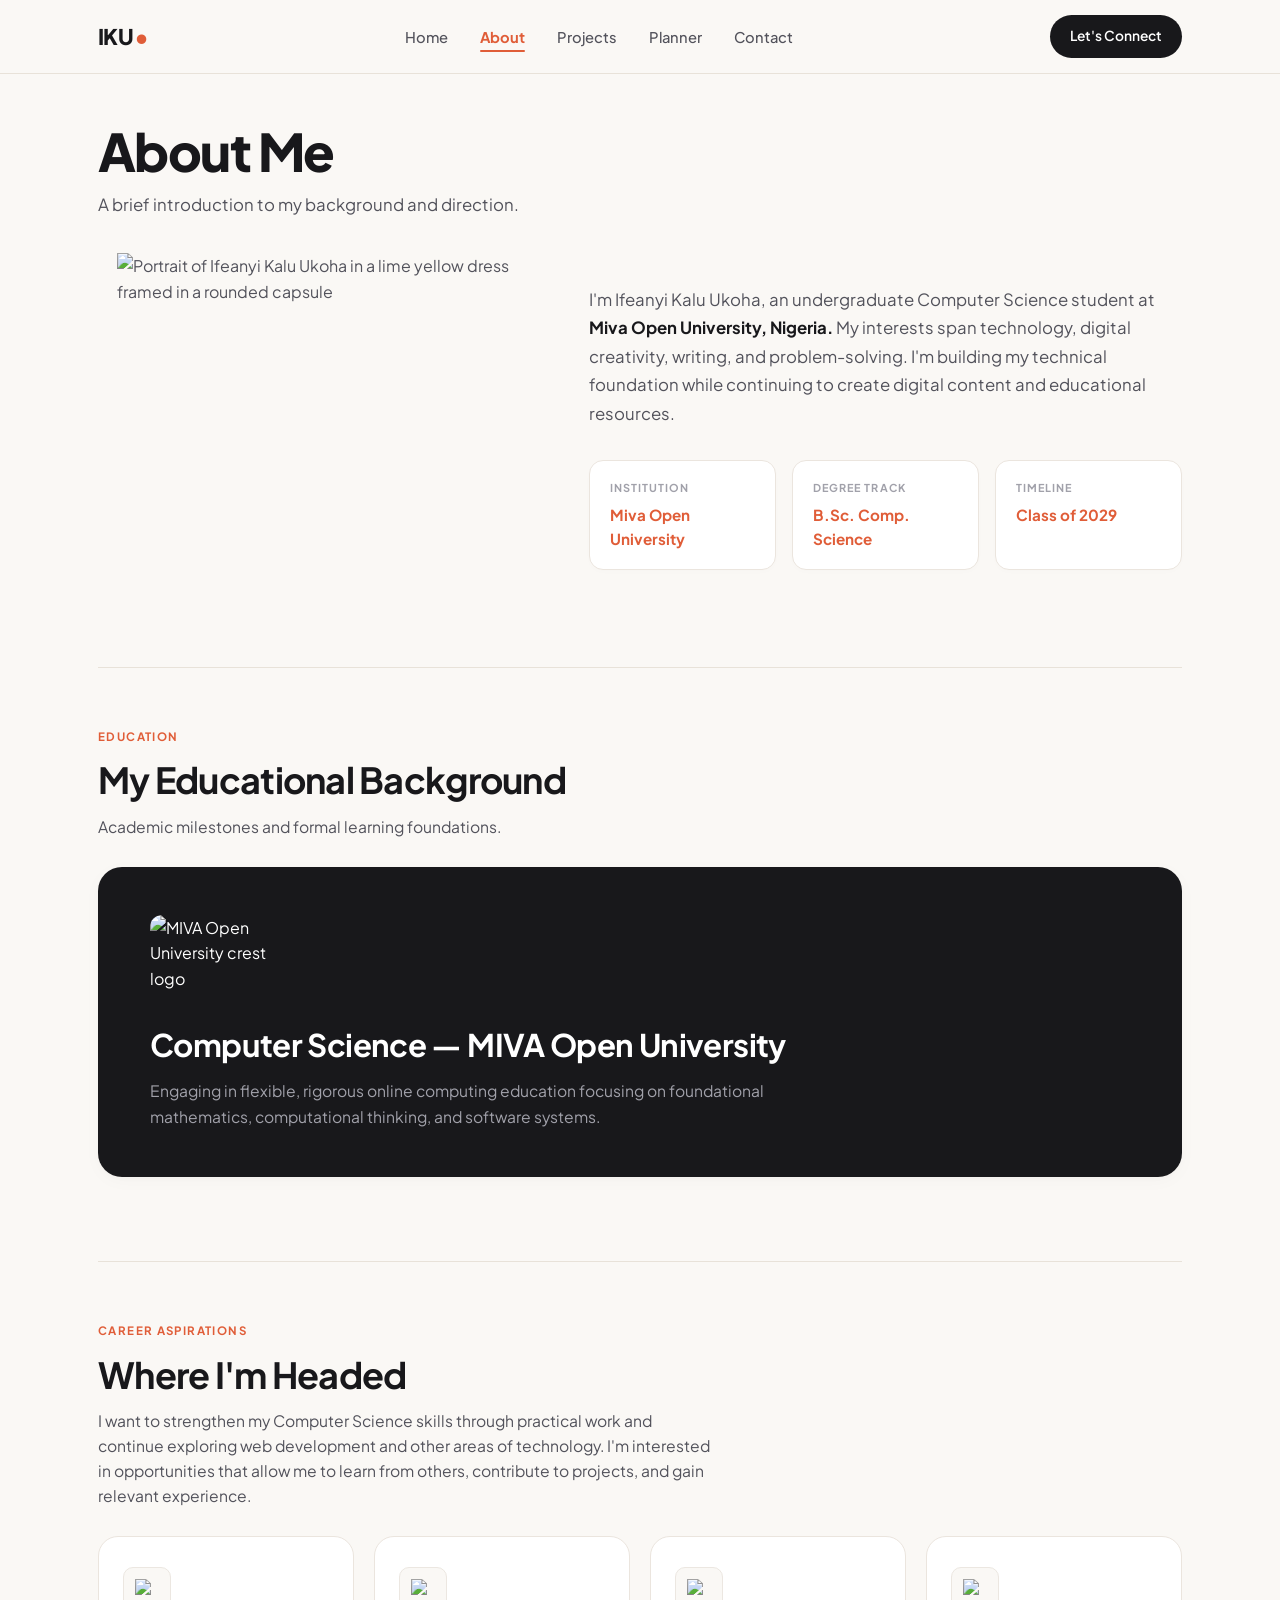
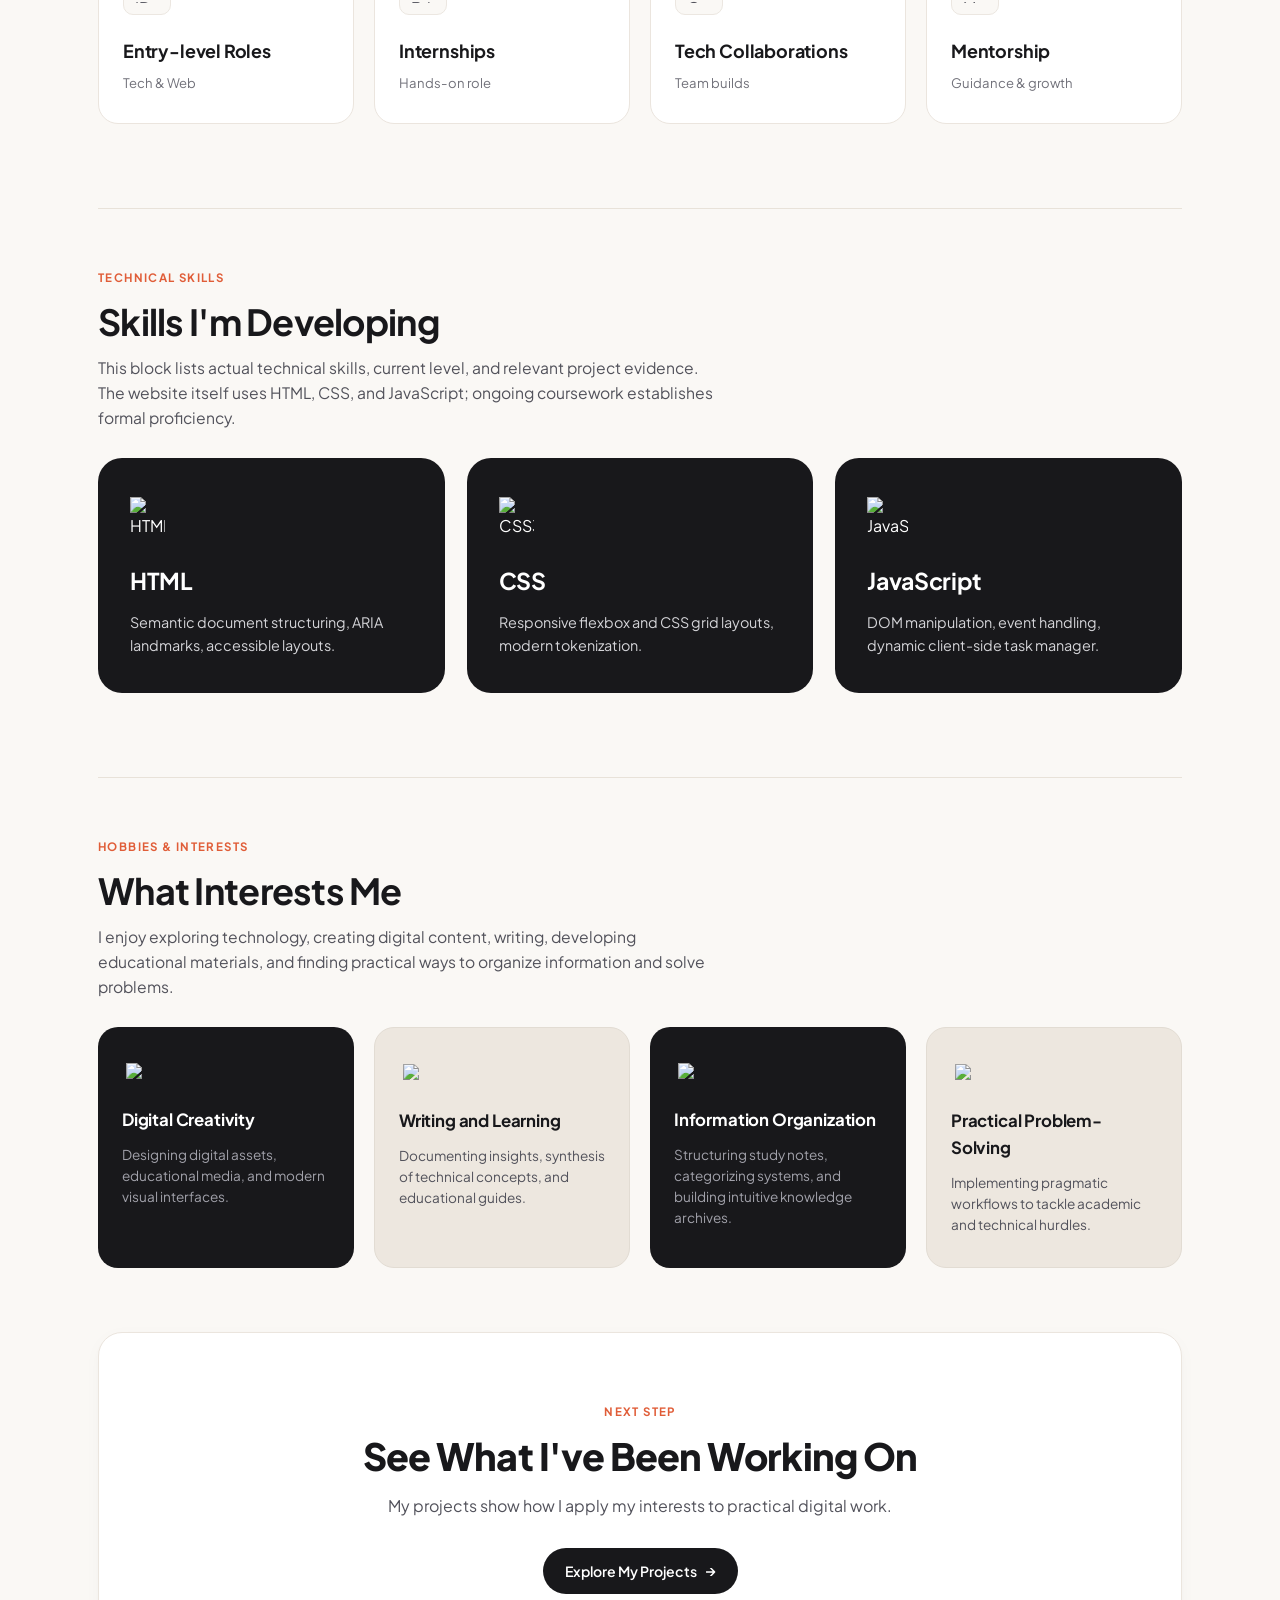
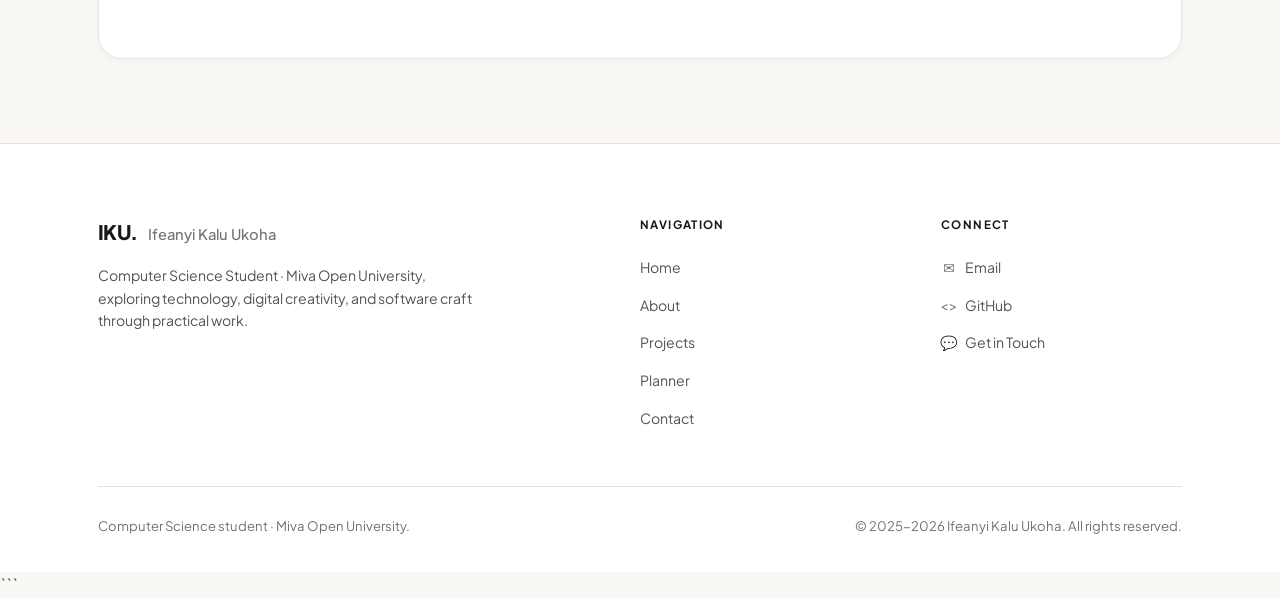
==== commit 006c1fd7: "Fix stylesheet and script paths in about.html" ====
--- a/about.html
+++ b/about.html
@@ -17,15 +17,12 @@
       rel="stylesheet"
     />
 
-    <link rel="stylesheet" href="/css/style.css" />
+    <link rel="stylesheet" href="css/style.css" />
   </head>
+
   <body>
-    <!-- =====================================================================
-         1. Navigation
-         ===================================================================== -->
     <header class="site-header" id="siteHeader">
       <div class="container nav-container">
-    
         <div class="nav-brand-group">
           <button
             class="mobile-menu-toggle"
@@ -44,15 +41,14 @@
           </a>
         </div>
 
-        <!-- Backdrop for mobile drawer -->
         <div class="nav-drawer-backdrop" id="navBackdrop" aria-hidden="true"></div>
 
-        
         <nav id="primaryNav" class="nav-drawer" aria-label="Main Navigation">
           <div class="nav-drawer-header">
             <span class="nav-drawer-title">IKU<span class="brand-dot">•</span></span>
             <button class="nav-drawer-close" id="navDrawerClose" aria-label="Close navigation menu">&times;</button>
           </div>
+
           <ul class="nav-links">
             <li><a href="index.html" class="nav-link">Home</a></li>
             <li><a href="about.html" class="nav-link active">About</a></li>
@@ -60,6 +56,7 @@
             <li><a href="planner.html" class="nav-link">Planner</a></li>
             <li><a href="contact.html" class="nav-link">Contact</a></li>
           </ul>
+
           <div class="nav-drawer-footer">
             <a href="contact.html" class="btn btn-dark nav-mobile-cta">
               Let's Connect <span class="arrow">→</span>
@@ -75,12 +72,8 @@
       </div>
     </header>
 
-
     <main>
       <div class="container">
-        <!-- =================================================================
-             2. About Me Page Header & Bio Section
-             ================================================================= -->
         <header class="page-header-block">
           <h1 class="page-main-title">About Me</h1>
           <p class="page-subtitle">A brief introduction to my background and direction.</p>
@@ -89,7 +82,7 @@
         <section class="about-hero-grid">
           <div class="about-stadium-visual">
             <img
-              src="/assets/img/9.png"
+              src="assets/img/9.png"
               alt="Portrait of Ifeanyi Kalu Ukoha in a lime yellow dress framed in a rounded capsule"
               class="about-stadium-img"
             />
@@ -119,9 +112,6 @@
 
         <div class="about-section-divider"></div>
 
-        <!-- =================================================================
-             3. My Educational Background
-             ================================================================= -->
         <section class="about-section-block">
           <div class="about-block-header">
             <span class="eyebrow">EDUCATION</span>
@@ -132,7 +122,7 @@
           <article class="education-card">
             <div class="miva-logo-box">
               <img
-                src="/assets/img/miva-logo.png"
+                src="assets/img/miva-logo.png"
                 alt="MIVA Open University crest logo"
                 width="130"
                 height="86"
@@ -147,9 +137,6 @@
 
         <div class="about-section-divider"></div>
 
-        <!-- =================================================================
-             4. Where I'm Headed (Career Aspirations)
-             ================================================================= -->
         <section class="about-section-block">
           <div class="about-block-header">
             <span class="eyebrow">CAREER ASPIRATIONS</span>
@@ -162,7 +149,7 @@
           <div class="career-grid">
             <div class="career-card">
               <div class="career-icon-box">
-                <img src="/assets/img/career-1.png" alt="ID badge icon" width="24" height="24" />
+                <img src="assets/img/career-1.png" alt="ID badge icon" width="24" height="24" />
               </div>
               <h3 class="career-title">Entry-level Roles</h3>
               <p class="career-subtitle">Tech &amp; Web</p>
@@ -170,7 +157,7 @@
 
             <div class="career-card">
               <div class="career-icon-box">
-                <img src="/assets/img/career-2.png" alt="Briefcase icon" width="24" height="24" />
+                <img src="assets/img/career-2.png" alt="Briefcase icon" width="24" height="24" />
               </div>
               <h3 class="career-title">Internships</h3>
               <p class="career-subtitle">Hands-on role</p>
@@ -178,7 +165,7 @@
 
             <div class="career-card">
               <div class="career-icon-box">
-                <img src="/assets/img/career-3.png" alt="Collaboration icon" width="24" height="24" />
+                <img src="assets/img/career-3.png" alt="Collaboration icon" width="24" height="24" />
               </div>
               <h3 class="career-title">Tech Collaborations</h3>
               <p class="career-subtitle">Team builds</p>
@@ -186,7 +173,7 @@
 
             <div class="career-card">
               <div class="career-icon-box">
-                <img src="/assets/img/career-4.png" alt="Mentorship lightbulb icon" width="24" height="24" />
+                <img src="assets/img/career-4.png" alt="Mentorship lightbulb icon" width="24" height="24" />
               </div>
               <h3 class="career-title">Mentorship</h3>
               <p class="career-subtitle">Guidance &amp; growth</p>
@@ -196,9 +183,6 @@
 
         <div class="about-section-divider"></div>
 
-        <!-- =================================================================
-             5. Skills I'm Developing (Technical Skills)
-             ================================================================= -->
         <section class="about-section-block">
           <div class="about-block-header">
             <span class="eyebrow">TECHNICAL SKILLS</span>
@@ -211,7 +195,7 @@
           <div class="skills-grid">
             <div class="skill-dark-card">
               <div class="skill-badge-wrap">
-                <img src="/assets/img/html-badge.png" alt="HTML5 badge" width="35" height="41" />
+                <img src="assets/img/html-badge.png" alt="HTML5 badge" width="35" height="41" />
               </div>
               <h3 class="skill-title">HTML</h3>
               <p class="skill-desc">
@@ -221,7 +205,7 @@
 
             <div class="skill-dark-card">
               <div class="skill-badge-wrap">
-                <img src="/assets/img/css-badge.png" alt="CSS3 badge" width="35" height="41" />
+                <img src="assets/img/css-badge.png" alt="CSS3 badge" width="35" height="41" />
               </div>
               <h3 class="skill-title">CSS</h3>
               <p class="skill-desc">
@@ -231,7 +215,7 @@
 
             <div class="skill-dark-card">
               <div class="skill-badge-wrap">
-                <img src="/assets/img/js-badge.png" alt="JavaScript badge" width="41" height="41" />
+                <img src="assets/img/js-badge.png" alt="JavaScript badge" width="41" height="41" />
               </div>
               <h3 class="skill-title">JavaScript</h3>
               <p class="skill-desc">
@@ -243,9 +227,6 @@
 
         <div class="about-section-divider"></div>
 
-        <!-- =================================================================
-             6. What Interests Me (Hobbies & Interests)
-             ================================================================= -->
         <section class="about-section-block">
           <div class="about-block-header">
             <span class="eyebrow">HOBBIES &amp; INTERESTS</span>
@@ -256,10 +237,9 @@
           </div>
 
           <div class="hobbies-grid">
-            <!-- Card 1: Dark -->
             <div class="hobby-card hobby-card-dark">
               <div class="hobby-icon-wrap">
-                <img src="/assets/img/hobby-1.png" alt="Pen icon" width="20" height="20" />
+                <img src="assets/img/hobby-1.png" alt="Pen icon" width="20" height="20" />
               </div>
               <h3 class="hobby-title">Digital Creativity</h3>
               <p class="hobby-desc">
@@ -267,10 +247,9 @@
               </p>
             </div>
 
-            <!-- Card 2: Tinted -->
             <div class="hobby-card hobby-card-tinted">
               <div class="hobby-icon-wrap">
-                <img src="/assets/img/hobby-2.png" alt="Writing icon" width="20" height="20" />
+                <img src="assets/img/hobby-2.png" alt="Writing icon" width="20" height="20" />
               </div>
               <h3 class="hobby-title">Writing and Learning</h3>
               <p class="hobby-desc">
@@ -278,10 +257,9 @@
               </p>
             </div>
 
-            <!-- Card 3: Dark -->
             <div class="hobby-card hobby-card-dark">
               <div class="hobby-icon-wrap">
-                <img src="/assets/img/hobby-3.png" alt="Filing icon" width="20" height="20" />
+                <img src="assets/img/hobby-3.png" alt="Filing icon" width="20" height="20" />
               </div>
               <h3 class="hobby-title">Information Organization</h3>
               <p class="hobby-desc">
@@ -289,10 +267,9 @@
               </p>
             </div>
 
-            <!-- Card 4: Tinted -->
             <div class="hobby-card hobby-card-tinted">
               <div class="hobby-icon-wrap">
-                <img src="/assets/img/hobby-4.png" alt="Problem-solving icon" width="20" height="20" />
+                <img src="assets/img/hobby-4.png" alt="Problem-solving icon" width="20" height="20" />
               </div>
               <h3 class="hobby-title">Practical Problem-Solving</h3>
               <p class="hobby-desc">
@@ -302,9 +279,6 @@
           </div>
         </section>
 
-        <!-- =================================================================
-             7. Next Step CTA
-             ================================================================= -->
         <section class="next-step-section">
           <div class="next-step-card">
             <span class="eyebrow">NEXT STEP</span>
@@ -320,13 +294,9 @@
       </div>
     </main>
 
-    <!-- =====================================================================
-         8. Footer
-         ===================================================================== -->
     <footer class="site-footer">
       <div class="container">
         <div class="footer-top">
-          <!-- Col 1: Brand & Bio -->
           <div class="footer-brand">
             <div class="footer-logo-line">
               <span class="footer-logo">IKU.</span>
@@ -337,7 +307,6 @@
             </p>
           </div>
 
-          <!-- Col 2: Navigation Links -->
           <div class="footer-nav-col">
             <h3 class="footer-heading">NAVIGATION</h3>
             <ul class="footer-list">
@@ -349,7 +318,6 @@
             </ul>
           </div>
 
-          <!-- Col 3: Connect -->
           <div class="footer-connect-col">
             <h3 class="footer-heading">CONNECT</h3>
             <ul class="footer-list">
@@ -379,7 +347,7 @@
       </div>
     </footer>
 
-    <!-- Vanilla JavaScript Interaction -->
-    <script type="module" src="/js/main.js"></script>
+    <script type="module" src="js/main.js"></script>
   </body>
 </html>
+```
